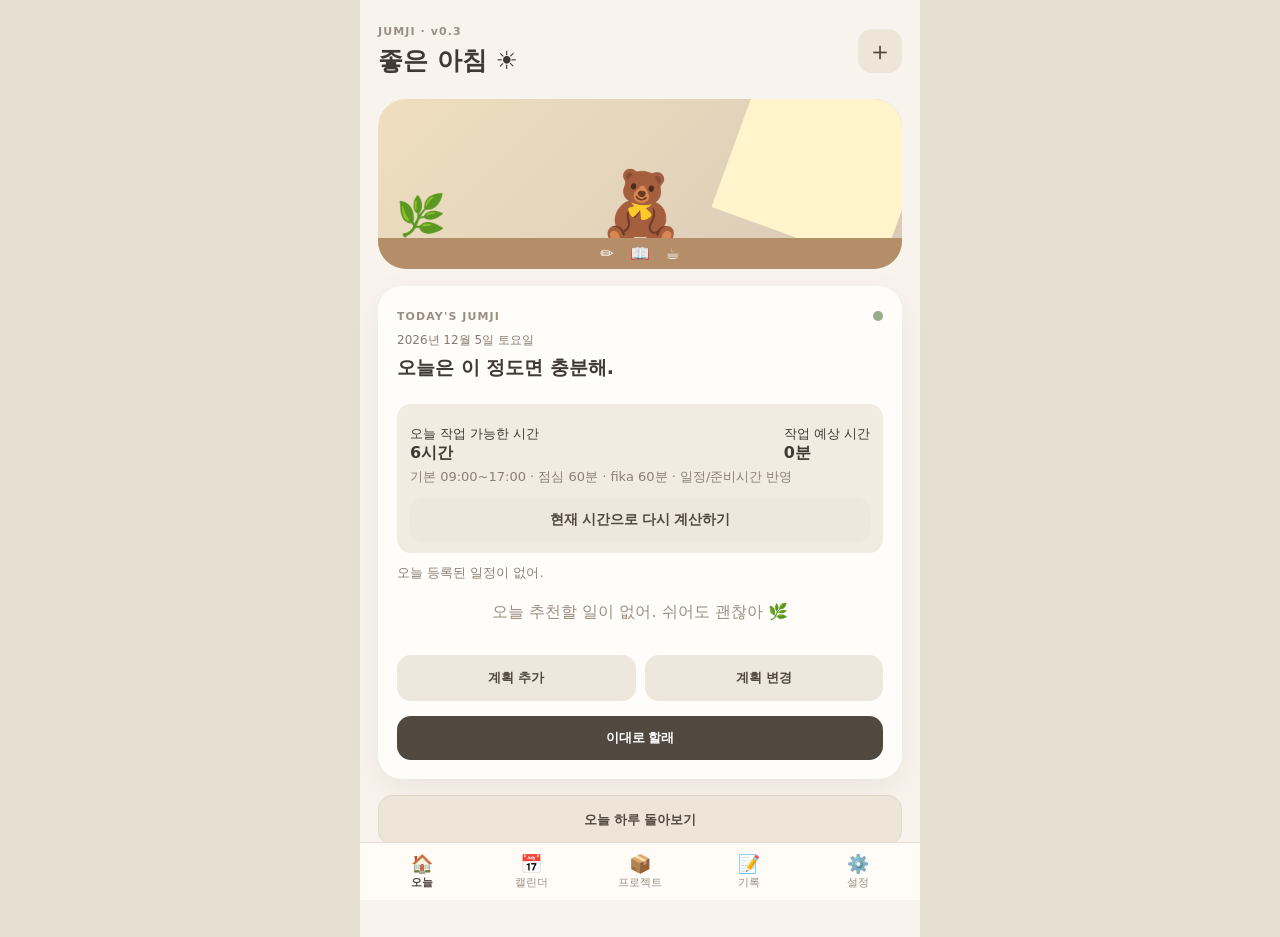
==== index.html @ 4c1147eb "Initial commit" ====
<!doctype html>
<html lang="ko">
<head>
<meta charset="UTF-8">
<meta name="viewport" content="width=device-width,initial-scale=1,viewport-fit=cover">
<meta name="theme-color" content="#f7efe2">
<title>점지 v0.3</title>
<link rel="manifest" href="manifest.json">
<link rel="stylesheet" href="style.css">
</head>
<body>
<main class="app">
<header><div><small>JUMJI · v0.3</small><h1>좋은 아침 ☀️</h1></div><button id="capture" class="round" aria-label="빠른 기록">＋</button></header>
<section class="room"><div class="sun"></div><div class="plant">🌿</div><div id="mascot" class="mascot">🧸</div><div class="desk">✏️　📖　☕</div></section>
<section id="today" class="screen"><div class="card"><div class="head"><div><small>TODAY'S JUMJI</small><div id="todayDate" class="todaydate"></div><h2 id="headline">오늘은 이 정도면 충분해.</h2></div><i></i></div><div id="todaySummary"></div><div id="capacity"></div><div id="events"></div><div id="plan"></div><div id="planToolbar" class="plan-toolbar"><button id="addPlannedTask" class="secondary">계획 추가</button><button id="swap" class="secondary">계획 변경</button></div><div id="eveningSuggestion"></div><div id="todayActions"><button id="accept" class="primary wide">이대로 할래</button><div id="pendingPlanActions"></div></div></div><button id="eveningButton" class="secondary wide evening-entry">오늘 하루 돌아보기</button></section>
<section id="calendar" class="screen hidden"><div class="title"><h2>캘린더</h2><button id="addEvent">＋ 일정</button></div><div class="calendar-note">점지에서 만든 일정과 외부 캘린더 일정은 따로 관리해.</div><div id="eventList"></div></section>
<section id="projects" class="screen hidden"><div class="title"><h2>내 프로젝트</h2><button id="addProject">＋ 프로젝트</button></div><div id="projectList"></div><section class="recurring-section"><div class="title"><h3>반복 작업</h3><button id="addRecurring">＋ 반복 작업</button></div><p class="muted recurring-intro">프로젝트와 별도로 관리할 수 있어. 필요하면 프로젝트 단계에 연결할 수도 있어.</p><div id="recurringList"></div></section></section>
<section id="settings" class="screen hidden"><div class="title"><h2>설정</h2></div><div class="card settings-card"><h3>기본 작업 시간</h3><p class="muted">하루 계획을 계산할 시작 시간과 종료 시간을 설정해.</p><label class="label" for="workStartSetting">작업 시작</label><input class="input" id="workStartSetting" type="time" value="09:00"><label class="label" for="workEndSetting">작업 종료</label><input class="input" id="workEndSetting" type="time" value="17:00"><p id="settingsFeedback" class="settings-feedback" role="status" aria-live="polite"></p><button id="saveWorkHours" class="primary wide">작업 시간 저장</button></div></section>
<section id="captureScreen" class="screen hidden"><div class="title"><h2>빠른 기록</h2></div><textarea id="captureText" placeholder="생각난 걸 그냥 적어봐.\n예: 뾰치 할로윈 배경화면도 만들어야겠다."></textarea><button id="saveCapture" class="primary wide">기억해둘게</button></section>
<section id="records" class="screen hidden"><div class="title"><h2>기록</h2><button id="exportData">데이터 백업</button></div><div id="reviewCalendar"></div><div id="selectedDayReview"></div><hr><h3>빠른 메모</h3><div id="captureList"></div></section>
<section id="evening" class="screen hidden"><div class="title"><h2>오늘 하루 돌아보기</h2><button id="backToToday">오늘</button></div><div id="eveningList"></div></section>
<nav><button data-screen="today" class="active">🏠<span>오늘</span></button><button data-screen="calendar">📅<span>캘린더</span></button><button data-screen="projects">📦<span>프로젝트</span></button><button data-screen="records">📝<span>기록</span></button><button data-screen="settings">⚙️<span>설정</span></button></nav>
<div id="pwaUpdateNotice" class="pwa-update hidden" role="status" aria-live="polite"><span>새 버전을 사용할 수 있어. 지금 적용할까?</span><div><button id="applyPwaUpdate" class="primary small-button">업데이트 적용</button><button id="dismissPwaUpdate" class="secondary small-button">나중에</button></div></div><div id="toast" class="toast hidden"></div><div id="modal" class="modal hidden"><div class="sheet"><div class="sheethead"><h3 id="modalTitle"></h3><button id="close">×</button></div><div id="modalBody"></div></div></div>
</main>
<script src="app.js"></script>
</body>
</html>
---- style.css ----
*{box-sizing:border-box}body{margin:0;background:#e7dfd2;color:#403a35;font-family:system-ui,-apple-system,BlinkMacSystemFont,"Noto Sans KR",sans-serif}.app{width:min(100%,560px);min-height:100vh;margin:auto;background:#f8f4ed;padding:20px 18px 92px;position:relative}header{display:flex;justify-content:space-between;align-items:center}small{font-size:11px;letter-spacing:.1em;color:#9b8e80;font-weight:800}h1{font-size:25px;margin:5px 0}.round,.title button{border:0;background:#eee5d8;border-radius:14px;padding:10px 14px;font-size:17px;color:#51483f}.round{width:44px;height:44px;padding:0;font-size:26px}.room{height:170px;margin:17px 0;border-radius:28px;background:linear-gradient(135deg,#efdfbf,#d9c9b6);position:relative;overflow:hidden}.sun{position:absolute;right:-20px;top:-65px;width:180px;height:210px;background:#fff4cb;transform:rotate(20deg)}.plant{position:absolute;left:18px;bottom:30px;font-size:40px}.mascot{position:absolute;left:50%;bottom:21px;transform:translateX(-50%);font-size:70px;transition:.25s}.mascot.jump{transform:translateX(-50%) translateY(-7px) rotate(-5deg)}.desk{position:absolute;bottom:0;width:100%;height:31px;background:#b48d69;text-align:center;padding-top:6px;color:#fff}.card,.project,.event{background:#fffdf9;border-radius:24px;padding:19px;box-shadow:0 10px 30px #67574318}.head{display:flex;justify-content:space-between}.head h2{font-size:19px;margin:6px 0 14px}.head i{width:10px;height:10px;background:#98ad8c;border-radius:50%;margin-top:6px}.pill{display:inline-block;border:0;background:#f2ece4;border-radius:10px;padding:7px 10px;margin:0 5px 7px 0;font-size:13px;color:#51483f}.eventpill{cursor:pointer}.item{display:flex;gap:10px;padding:14px 0;border-bottom:1px solid #eee7dd}.item b{font-size:14px}.muted{font-size:12px;color:#9b8e80;margin-top:3px}.actions{display:grid;grid-template-columns:1fr 1fr;gap:9px;margin-top:15px}.primary,.secondary,.danger{border:0;border-radius:14px;padding:13px;font-weight:800}.primary{background:#51483f;color:#fff}.primary.confirmed{opacity:.65}.secondary{background:#eee7dd;color:#51483f}.danger{background:#f0dcd6;color:#8b4d43}.wide{width:100%;margin-top:12px}.title{display:flex;justify-content:space-between;align-items:center;margin:4px 0 12px}.title h2{margin:0}.project,.event{margin:9px 0;padding:16px;border-radius:18px}.projectbtn,.eventbtn{width:100%;border:0;text-align:left;color:inherit}.projecttop,.eventtop{display:flex;justify-content:space-between;gap:10px}.risk{font-size:11px;background:#e7f0e3;border-radius:8px;padding:5px 7px;height:max-content}.risk.yellow{background:#f4e9c8}.risk.red{background:#efd5cf}.bar{height:7px;background:#eee8df;border-radius:9px;margin-top:12px;overflow:hidden}.bar i{display:block;height:100%;background:#8ea681}.detail{font-size:12px;color:#918477;margin-top:7px}.hidden{display:none!important}nav{position:fixed;bottom:0;left:50%;transform:translateX(-50%);width:min(100%,560px);display:grid;grid-template-columns:repeat(3,1fr);background:#fffdf9e8;backdrop-filter:blur(10px);padding:9px 8px calc(9px + env(safe-area-inset-bottom));border-top:1px solid #e8e0d7;z-index:5}nav button{border:0;background:none;color:#9b8e80;display:flex;flex-direction:column;align-items:center;font-size:18px}nav span{font-size:11px}nav .active{color:#51483f;font-weight:800}textarea,.input{width:100%;border:1px solid #ddd3c7;border-radius:14px;background:#fffdf9;padding:13px;font:inherit}textarea{height:150px;resize:none}.modal{position:fixed;inset:0;background:#3f383266;z-index:10;display:flex;align-items:flex-end;justify-content:center}.sheet{width:min(100%,560px);max-height:85vh;overflow:auto;background:#fffdf9;border-radius:28px 28px 0 0;padding:19px}.sheethead{display:flex;justify-content:space-between;align-items:center}.sheethead h3{margin:0 0 12px}.sheethead button{border:0;background:none;font-size:28px;color:#887b6f}.choice{width:100%;border:0;background:#f1ebe2;border-radius:13px;padding:13px;margin:5px 0;text-align:left}.swapblock{border-top:1px solid #eee7dd;padding:13px 0}.swapfrom{font-weight:800;margin-bottom:7px}.arrow{color:#a09386;font-size:12px;margin-bottom:4px}.choices{display:flex;flex-wrap:wrap;gap:6px}.choice.small{width:auto;margin:0;padding:9px 11px;font-size:13px}.label{font-size:12px;color:#887b6d;font-weight:800;margin:10px 0 4px;display:block}.input{margin-bottom:5px;min-height:46px}.input[type=time],.input[type=date]{cursor:pointer}.calendar-note{font-size:12px;color:#9b8e80;margin:-3px 0 10px}.externalhint{background:#f4eee6;padding:10px;border-radius:12px}.task{align-items:center}.check{width:26px;height:26px;border:2px solid #c9beb1;border-radius:8px;background:#fff;flex:none;color:#fff;font-weight:900}.check.checked{background:#8ea681;border-color:#8ea681}.taskmain{min-width:0;flex:1}.taskline{display:flex;justify-content:space-between;gap:8px}.taskline span{font-size:11px;color:#9b8e80;white-space:nowrap}.progressrow{display:flex;align-items:center;gap:7px;margin-top:7px}.progressrow input[type=range]{flex:1;accent-color:#8ea681}.percent{width:48px;padding:5px!important;min-height:32px!important;text-align:center;font-size:12px}.done b{text-decoration:line-through;color:#9b8e80}.emptyplan{padding:20px 0;color:#9b8e80;text-align:center}.temprecommend{grid-column:1/-1}.eventbtn{cursor:pointer}.eventbtn:active,.projectbtn:active,.eventpill:active{transform:scale(.99)}
 .todaydate{font-size:12px;color:#887b6d;margin-top:8px}.source{font-size:11px;color:#887b6d}.check.pop{animation:pop .4s ease-out}@keyframes pop{0%{transform:scale(1)}45%{transform:scale(1.2) rotate(-5deg)}100%{transform:scale(1)}}.capacity-card,.evening-suggestion{background:#f1ebe2;border-radius:14px;padding:11px 13px;margin:9px 0;font-size:13px}.capacity-card b{font-size:16px}.capacity-card .muted{display:block}.evening-suggestion .small-button{margin:10px 5px 0 0}.stage-row{display:grid;grid-template-columns:minmax(120px,1fr) 78px 105px 105px 42px;gap:6px;align-items:end;margin:10px 0}.stage-row label{font-size:11px;color:#887b6d;font-weight:700}.stage-row .input{min-width:0;padding:9px 6px;font-size:12px;margin-top:4px}.stage-number{text-align:center}.change-preview{border-top:1px solid #eee7dd;margin-top:14px;padding-top:14px}
nav{grid-template-columns:repeat(5,minmax(0,1fr))}nav button{min-width:0;white-space:nowrap;font-size:clamp(13px,3.6vw,18px)}nav span{white-space:nowrap;font-size:clamp(10px,2.8vw,11px)}
 .settings-card h3{margin:0}.settings-card .muted{margin:5px 0 14px}.settings-card .input[type=time]{min-height:52px;font-size:18px}.settings-feedback{min-height:18px;margin:4px 0;color:#8b4d43;font-size:13px}
 .work-start-setting{display:flex;align-items:center;gap:8px;font-size:12px;font-weight:700}.work-start-setting .time-input{margin-left:auto}.capacity-metrics{display:flex;flex-wrap:wrap;justify-content:space-between;gap:8px;margin:10px 0 4px;font-size:13px}.capacity-metrics b{display:block;font-size:16px}.recalculate-button{font-size:14px}#todayActions>.primary{margin-top:15px}#todayActions>.secondary{padding:9px 12px;font-size:13px}
 .plan-time-input{width:58px;min-height:32px;padding:5px;text-align:center;font-size:12px}.plan-task-actions{display:flex;align-items:center;gap:7px;margin-top:9px}.plan-task-actions .small-button{min-height:38px;padding:8px 11px;background:#f1ebe2;color:#51483f}.plan-task-actions .danger{margin-left:auto;background:#f5e7e2;color:#8b4d43}.plan-task-actions button:disabled{opacity:.4}.plan-task-actions button:focus-visible{outline:2px solid #8ea681;outline-offset:2px}
 .plan-toolbar{display:grid;grid-template-columns:1fr 1fr;gap:9px;margin-top:12px}.plan-toolbar button{min-width:0;min-height:46px;margin:0;padding:10px 8px}.plan-task-actions .plan-remove{flex:none;width:42px;height:42px;min-height:42px;padding:0;border-radius:12px;font-size:24px;line-height:1}.evening-entry{min-height:50px;margin-top:16px;border:1px solid #e2d7c9;background:#eee5d8}.evening-item label{display:block;margin-top:8px}.evening-item label input{margin-top:4px}
 .todaydate{font-size:12px;color:#887b6d;margin-top:8px}.source{font-size:11px;color:#887b6d}.time-row{font-size:12px;color:#887b6d;margin-top:7px}.time-input{width:64px;border:1px solid #ddd3c7;border-radius:8px;padding:5px;background:#fffdf9}.toast{position:fixed;left:50%;bottom:84px;transform:translateX(-50%);width:max-content;max-width:calc(100% - 32px);z-index:20;background:#51483f;color:#fff;padding:11px 15px;border-radius:14px;font-size:13px;box-shadow:0 8px 24px #3f383244}.pwa-update{position:fixed;left:50%;bottom:82px;transform:translateX(-50%);z-index:19;width:min(520px,calc(100% - 24px));display:flex;align-items:center;justify-content:space-between;gap:10px;padding:12px;background:#fffdf9;border:1px solid #d8cbbb;border-radius:16px;box-shadow:0 8px 28px #3f383233;font-size:13px}.pwa-update>div{display:flex;gap:6px;flex:none}.pwa-update button{min-height:40px;padding:9px!important}.pwa-update .primary{margin:0;background:#51483f;color:#fff}.pwa-update .secondary{margin:0}@media(max-width:420px){.pwa-update{align-items:flex-start;flex-direction:column}.pwa-update>div{width:100%}.pwa-update>div button{flex:1}}.capture-card,.evening-item{background:#fffdf9;border-radius:18px;padding:15px;margin:9px 0;box-shadow:0 8px 22px #67574314}.capture-card{position:relative;padding-right:62px}.small-button{border:0;border-radius:9px;padding:6px 9px;font-size:12px}.capture-card .small-button{position:absolute;right:12px;top:32px}.small-textarea{height:80px;resize:vertical}.deadline-choice{font-size:13px;color:#6f645a;display:block;margin:4px 0 6px}.stage-row{display:grid;grid-template-columns:minmax(100px,1fr) 54px 64px 64px 42px;gap:5px;align-items:center;margin:7px 0}.stage-row .input{min-width:0;padding:9px 6px;font-size:12px}.stage-number{text-align:center}.evening-note{background:#f1ebe2;border-radius:14px;padding:13px;font-size:13px;color:#6f645a;margin-bottom:10px}.evening-item.done b{text-decoration:line-through;color:#9b8e80}.evening-item .input{margin-top:8px}.change-preview{border-top:1px solid #eee7dd;margin-top:14px;padding-top:14px}
 .calendar-grid{display:grid;grid-template-columns:repeat(7,1fr);gap:5px;margin:10px 0 18px}.calendar-weekday{font-size:11px;text-align:center;color:#8d8175}.calendar-day{border:0;border-radius:10px;background:#fff8ef;min-height:34px;color:#57483d}.calendar-day.selected{background:#8b6f5a;color:#fff}.calendar-day.has-review{box-shadow:inset 0 -3px #d79b72}.calendar-month{font-weight:700;text-align:center;margin-top:10px}.history-item,.review-event{padding:10px;border-radius:12px;background:#fffaf3;margin:6px 0}.review-event{display:flex;justify-content:space-between}.day-summary{padding:12px 14px;border-radius:14px;background:#f4eadc;margin:10px 0}.small-button{width:auto!important;padding:8px 12px!important}.percent{width:50px;text-align:right}.progressrow{display:flex;align-items:center;gap:6px}.progressrow input[type=range]{flex:1}.review-question{margin-top:18px;padding-top:10px;border-top:1px solid #eadfD1}.review-followup{margin-top:18px}.celebrate{padding:14px;border-radius:14px;background:#fff0c9;text-align:center;font-weight:700}.muted{color:#8d8175;font-size:13px}
 .project-sort-label{display:block;margin:8px 0 4px;color:#887b6d;font-size:12px;font-weight:800}.project-sort{margin-bottom:10px}.project-card{display:flex;align-items:center;gap:8px}.project-card .projectbtn{flex:1;min-width:0;padding:0;background:transparent}.project-order-actions,.stage-order-actions{display:flex;gap:5px;flex:none}.project-order-actions{flex-direction:column}.stage-order-actions .small-button,.project-order-actions .small-button{min-width:40px;min-height:40px;padding:6px!important;border-radius:11px}.project-order-actions button:disabled,.stage-order-actions button:disabled{opacity:.35}.completed-projects{margin:18px 0 8px;padding:13px 15px;border-radius:17px;background:#f0eae1}.completed-projects summary{cursor:pointer;font-weight:800;color:#71665c}.completed-projects .project{box-shadow:none}.stage-row{grid-template-columns:minmax(0,1fr) 68px 85px 85px;}.stage-order-actions{grid-column:1/-1;justify-content:flex-end}.stage-order-actions .small-button{margin-top:0}@media(max-width:390px){.stage-row{grid-template-columns:minmax(0,1fr) 64px 78px 78px;gap:4px}.stage-order-actions .small-button{min-width:42px}}
 .stage-progress-label{margin-top:4px}.recurring-section{margin:22px 0 8px;padding-top:16px;border-top:1px solid #e9dfd3}.recurring-section .title{margin:0 0 10px}.recurring-section .title h3{margin:0}.recurring-intro{margin:-4px 2px 10px}.recurring-card{display:flex;align-items:flex-start;gap:8px;background:#fffdf9;border-radius:15px;padding:13px;margin:8px 0;box-shadow:0 6px 20px #67574312}.recurring-card-main{width:100%;min-width:0;overflow-wrap:anywhere}.recurring-card-heading{display:flex;align-items:flex-start;justify-content:space-between;gap:8px}.recurring-card-heading>div:first-child{min-width:0}.recurring-actions{display:flex;gap:5px;flex:none}.recurring-actions button{min-height:40px;padding:8px!important}.recurring-history{margin-top:12px;padding-top:10px;border-top:1px solid #eee7dd}.recurring-history> b{font-size:12px;color:#71665c}.recurring-history ul{list-style:none;margin:5px 0 0;padding:0}.recurring-history li{display:flex;align-items:center;gap:8px;min-height:38px;border-bottom:1px solid #f1ece5;font-size:12px}.recurring-history li time{flex:1;min-width:0;color:#71665c}.recurring-status{display:flex;align-items:center;gap:4px;min-width:56px}.history-dot{width:10px;height:10px;border-radius:50%;display:inline-block;flex:none}.history-dot.is-done{background:#829c76}.history-dot.is-undone{background:#c8bdb0}.recurring-record-detail{color:#978b7e;font-variant-numeric:tabular-nums;white-space:nowrap}.recurring-history-actions{display:flex;gap:8px;margin-top:8px}.recurring-history-actions button{min-height:40px;min-width:88px}.recurring-history-empty{font-size:12px;color:#9b8e80;margin-top:10px}.recurring-section .event{box-shadow:none}@media(max-width:390px){.recurring-card-heading{align-items:flex-start;flex-direction:column}.recurring-actions{width:100%;justify-content:flex-end}.recurring-history li{gap:6px}.recurring-record-detail{font-size:11px}}
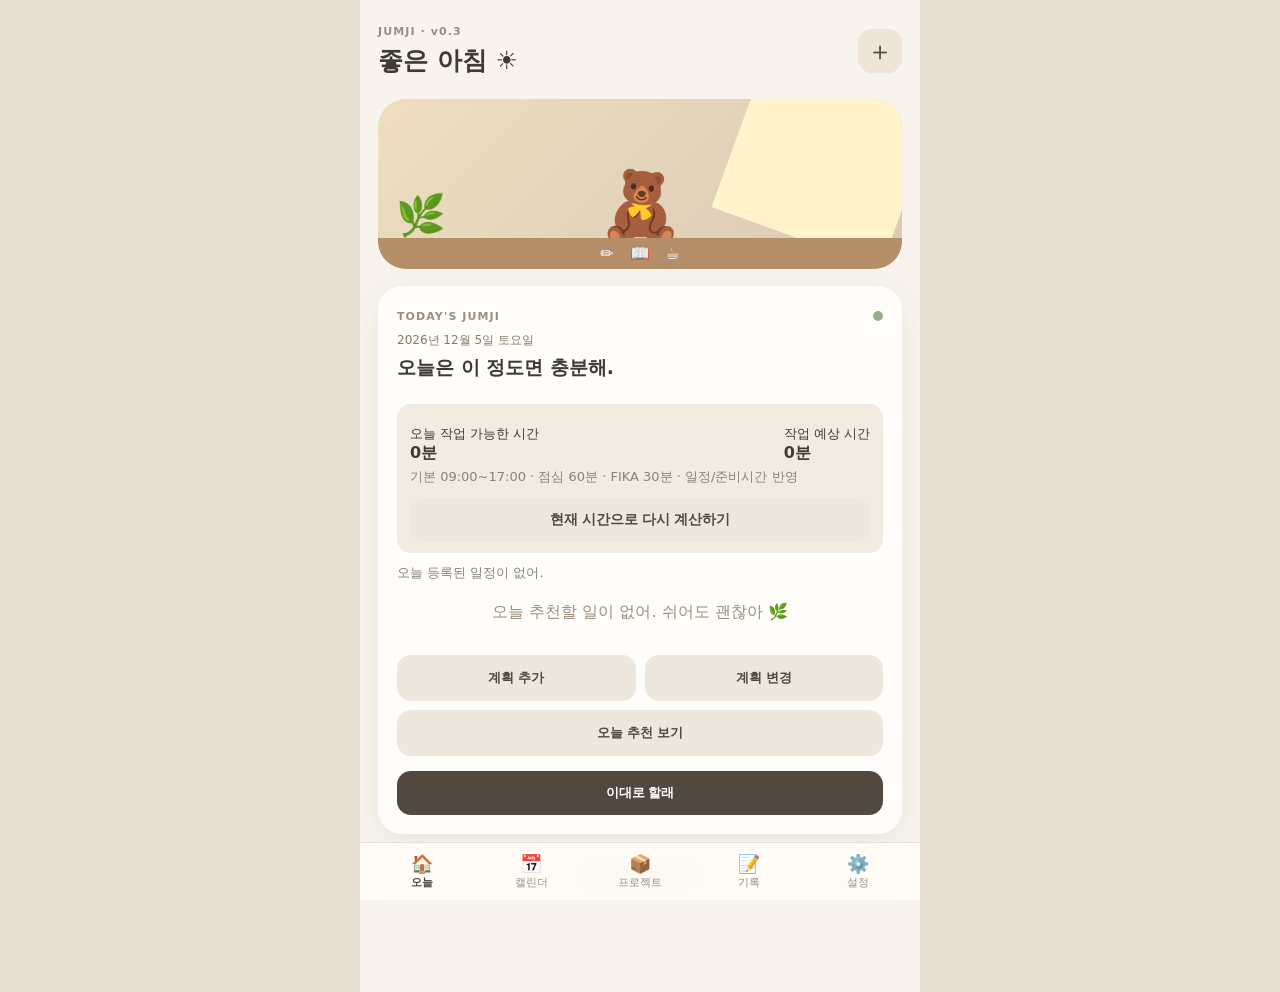
==== commit 2a0d326b: "통합 동작 및 우선순위 작업" ====
--- a/index.html
+++ b/index.html
@@ -12,16 +12,16 @@
 <main class="app">
 <header><div><small>JUMJI · v0.3</small><h1>좋은 아침 ☀️</h1></div><button id="capture" class="round" aria-label="빠른 기록">＋</button></header>
 <section class="room"><div class="sun"></div><div class="plant">🌿</div><div id="mascot" class="mascot">🧸</div><div class="desk">✏️　📖　☕</div></section>
-<section id="today" class="screen"><div class="card"><div class="head"><div><small>TODAY'S JUMJI</small><div id="todayDate" class="todaydate"></div><h2 id="headline">오늘은 이 정도면 충분해.</h2></div><i></i></div><div id="todaySummary"></div><div id="capacity"></div><div id="events"></div><div id="plan"></div><div id="planToolbar" class="plan-toolbar"><button id="addPlannedTask" class="secondary">계획 추가</button><button id="swap" class="secondary">계획 변경</button></div><div id="eveningSuggestion"></div><div id="todayActions"><button id="accept" class="primary wide">이대로 할래</button><div id="pendingPlanActions"></div></div></div><button id="eveningButton" class="secondary wide evening-entry">오늘 하루 돌아보기</button></section>
+<section id="today" class="screen"><div class="card"><div class="head"><div><small>TODAY'S JUMJI</small><div id="todayDate" class="todaydate"></div><h2 id="headline">오늘은 이 정도면 충분해.</h2></div><i></i></div><div id="todaySummary"></div><div id="capacity"></div><div id="events"></div><div id="plan"></div><div id="planToolbar" class="plan-toolbar"><button id="addPlannedTask" class="secondary">계획 추가</button><button id="swap" class="secondary">계획 변경</button><button id="recommendPlan" class="secondary">오늘 추천 보기</button></div><div id="eveningSuggestion"></div><div id="todayActions"><button id="accept" class="primary wide">이대로 할래</button><div id="pendingPlanActions"></div></div></div><button id="eveningButton" class="secondary wide evening-entry">오늘 하루 돌아보기</button></section>
 <section id="calendar" class="screen hidden"><div class="title"><h2>캘린더</h2><button id="addEvent">＋ 일정</button></div><div class="calendar-note">점지에서 만든 일정과 외부 캘린더 일정은 따로 관리해.</div><div id="eventList"></div></section>
 <section id="projects" class="screen hidden"><div class="title"><h2>내 프로젝트</h2><button id="addProject">＋ 프로젝트</button></div><div id="projectList"></div><section class="recurring-section"><div class="title"><h3>반복 작업</h3><button id="addRecurring">＋ 반복 작업</button></div><p class="muted recurring-intro">프로젝트와 별도로 관리할 수 있어. 필요하면 프로젝트 단계에 연결할 수도 있어.</p><div id="recurringList"></div></section></section>
-<section id="settings" class="screen hidden"><div class="title"><h2>설정</h2></div><div class="card settings-card"><h3>기본 작업 시간</h3><p class="muted">하루 계획을 계산할 시작 시간과 종료 시간을 설정해.</p><label class="label" for="workStartSetting">작업 시작</label><input class="input" id="workStartSetting" type="time" value="09:00"><label class="label" for="workEndSetting">작업 종료</label><input class="input" id="workEndSetting" type="time" value="17:00"><p id="settingsFeedback" class="settings-feedback" role="status" aria-live="polite"></p><button id="saveWorkHours" class="primary wide">작업 시간 저장</button></div></section>
+<section id="settings" class="screen hidden"><div class="title"><h2>설정</h2></div><div class="card settings-card"><h3>기본 작업 시간</h3><p class="muted">하루 계획을 계산할 시작 시간과 종료 시간을 설정해.</p><label class="label" for="workStartSetting">작업 시작</label><input class="input" id="workStartSetting" type="time" value="09:00"><label class="label" for="workEndSetting">작업 종료</label><input class="input" id="workEndSetting" type="time" value="17:00"><h3>작업 가능 요일</h3><div class="workday-picker" aria-label="작업 가능 요일"><button type="button" data-workday="1">월</button><button type="button" data-workday="2">화</button><button type="button" data-workday="3">수</button><button type="button" data-workday="4">목</button><button type="button" data-workday="5">금</button><button type="button" data-workday="6">토</button><button type="button" data-workday="0">일</button></div><h3>점심 시간</h3><label class="settings-toggle"><input id="lunchEnabled" type="checkbox"><span>사용 여부</span></label><label class="label" for="lunchDuration">시간</label><select class="input duration-input" id="lunchDuration" aria-label="점심 시간"><option value="5">5분</option><option value="10">10분</option><option value="15">15분</option><option value="20">20분</option><option value="25">25분</option><option value="30">30분</option><option value="35">35분</option><option value="40">40분</option><option value="45">45분</option><option value="50">50분</option><option value="55">55분</option><option value="60">60분</option><option value="65">65분</option><option value="70">70분</option><option value="75">75분</option><option value="80">80분</option><option value="85">85분</option><option value="90">90분</option><option value="95">95분</option><option value="100">100분</option><option value="105">105분</option><option value="110">110분</option><option value="115">115분</option><option value="120">120분</option><option value="125">125분</option><option value="130">130분</option><option value="135">135분</option><option value="140">140분</option><option value="145">145분</option><option value="150">150분</option><option value="155">155분</option><option value="160">160분</option><option value="165">165분</option><option value="170">170분</option><option value="175">175분</option><option value="180">180분</option></select><h3>FIKA</h3><label class="settings-toggle"><input id="fikaEnabled" type="checkbox"><span>사용 여부</span></label><label class="label" for="fikaDuration">시간</label><select class="input duration-input" id="fikaDuration" aria-label="FIKA 시간"><option value="5">5분</option><option value="10">10분</option><option value="15">15분</option><option value="20">20분</option><option value="25">25분</option><option value="30">30분</option><option value="35">35분</option><option value="40">40분</option><option value="45">45분</option><option value="50">50분</option><option value="55">55분</option><option value="60">60분</option><option value="65">65분</option><option value="70">70분</option><option value="75">75분</option><option value="80">80분</option><option value="85">85분</option><option value="90">90분</option><option value="95">95분</option><option value="100">100분</option><option value="105">105분</option><option value="110">110분</option><option value="115">115분</option><option value="120">120분</option><option value="125">125분</option><option value="130">130분</option><option value="135">135분</option><option value="140">140분</option><option value="145">145분</option><option value="150">150분</option><option value="155">155분</option><option value="160">160분</option><option value="165">165분</option><option value="170">170분</option><option value="175">175분</option><option value="180">180분</option></select><p id="settingsFeedback" class="settings-feedback" role="status" aria-live="polite"></p><button id="saveWorkHours" class="primary wide">설정 저장</button></div></section>
 <section id="captureScreen" class="screen hidden"><div class="title"><h2>빠른 기록</h2></div><textarea id="captureText" placeholder="생각난 걸 그냥 적어봐.\n예: 뾰치 할로윈 배경화면도 만들어야겠다."></textarea><button id="saveCapture" class="primary wide">기억해둘게</button></section>
-<section id="records" class="screen hidden"><div class="title"><h2>기록</h2><button id="exportData">데이터 백업</button></div><div id="reviewCalendar"></div><div id="selectedDayReview"></div><hr><h3>빠른 메모</h3><div id="captureList"></div></section>
+<section id="records" class="screen hidden"><div class="title"><h2>기록</h2><div class="record-actions"><button id="exportData">데이터 백업</button><button id="importData">데이터 가져오기</button><button id="downloadImportBackup" class="hidden">가져오기 전 백업 다운로드</button><button id="restoreImportBackup" class="hidden">복구 백업 복원</button></div></div><input id="importFileInput" type="file" accept="application/json,.json" hidden><div id="reviewCalendar"></div><div id="selectedDayReview"></div><hr><h3>빠른 메모</h3><div id="captureList"></div></section>
 <section id="evening" class="screen hidden"><div class="title"><h2>오늘 하루 돌아보기</h2><button id="backToToday">오늘</button></div><div id="eveningList"></div></section>
 <nav><button data-screen="today" class="active">🏠<span>오늘</span></button><button data-screen="calendar">📅<span>캘린더</span></button><button data-screen="projects">📦<span>프로젝트</span></button><button data-screen="records">📝<span>기록</span></button><button data-screen="settings">⚙️<span>설정</span></button></nav>
 <div id="pwaUpdateNotice" class="pwa-update hidden" role="status" aria-live="polite"><span>새 버전을 사용할 수 있어. 지금 적용할까?</span><div><button id="applyPwaUpdate" class="primary small-button">업데이트 적용</button><button id="dismissPwaUpdate" class="secondary small-button">나중에</button></div></div><div id="toast" class="toast hidden"></div><div id="modal" class="modal hidden"><div class="sheet"><div class="sheethead"><h3 id="modalTitle"></h3><button id="close">×</button></div><div id="modalBody"></div></div></div>
 </main>
-<script src="app.js"></script>
+<script src="import-data.js?v=30"></script><script src="planner-engine.js?v=30"></script><script src="app.js?v=30"></script>
 </body>
 </html>
--- a/style.css
+++ b/style.css
@@ -1,11 +1,11 @@
 *{box-sizing:border-box}body{margin:0;background:#e7dfd2;color:#403a35;font-family:system-ui,-apple-system,BlinkMacSystemFont,"Noto Sans KR",sans-serif}.app{width:min(100%,560px);min-height:100vh;margin:auto;background:#f8f4ed;padding:20px 18px 92px;position:relative}header{display:flex;justify-content:space-between;align-items:center}small{font-size:11px;letter-spacing:.1em;color:#9b8e80;font-weight:800}h1{font-size:25px;margin:5px 0}.round,.title button{border:0;background:#eee5d8;border-radius:14px;padding:10px 14px;font-size:17px;color:#51483f}.round{width:44px;height:44px;padding:0;font-size:26px}.room{height:170px;margin:17px 0;border-radius:28px;background:linear-gradient(135deg,#efdfbf,#d9c9b6);position:relative;overflow:hidden}.sun{position:absolute;right:-20px;top:-65px;width:180px;height:210px;background:#fff4cb;transform:rotate(20deg)}.plant{position:absolute;left:18px;bottom:30px;font-size:40px}.mascot{position:absolute;left:50%;bottom:21px;transform:translateX(-50%);font-size:70px;transition:.25s}.mascot.jump{transform:translateX(-50%) translateY(-7px) rotate(-5deg)}.desk{position:absolute;bottom:0;width:100%;height:31px;background:#b48d69;text-align:center;padding-top:6px;color:#fff}.card,.project,.event{background:#fffdf9;border-radius:24px;padding:19px;box-shadow:0 10px 30px #67574318}.head{display:flex;justify-content:space-between}.head h2{font-size:19px;margin:6px 0 14px}.head i{width:10px;height:10px;background:#98ad8c;border-radius:50%;margin-top:6px}.pill{display:inline-block;border:0;background:#f2ece4;border-radius:10px;padding:7px 10px;margin:0 5px 7px 0;font-size:13px;color:#51483f}.eventpill{cursor:pointer}.item{display:flex;gap:10px;padding:14px 0;border-bottom:1px solid #eee7dd}.item b{font-size:14px}.muted{font-size:12px;color:#9b8e80;margin-top:3px}.actions{display:grid;grid-template-columns:1fr 1fr;gap:9px;margin-top:15px}.primary,.secondary,.danger{border:0;border-radius:14px;padding:13px;font-weight:800}.primary{background:#51483f;color:#fff}.primary.confirmed{opacity:.65}.secondary{background:#eee7dd;color:#51483f}.danger{background:#f0dcd6;color:#8b4d43}.wide{width:100%;margin-top:12px}.title{display:flex;justify-content:space-between;align-items:center;margin:4px 0 12px}.title h2{margin:0}.project,.event{margin:9px 0;padding:16px;border-radius:18px}.projectbtn,.eventbtn{width:100%;border:0;text-align:left;color:inherit}.projecttop,.eventtop{display:flex;justify-content:space-between;gap:10px}.risk{font-size:11px;background:#e7f0e3;border-radius:8px;padding:5px 7px;height:max-content}.risk.yellow{background:#f4e9c8}.risk.red{background:#efd5cf}.bar{height:7px;background:#eee8df;border-radius:9px;margin-top:12px;overflow:hidden}.bar i{display:block;height:100%;background:#8ea681}.detail{font-size:12px;color:#918477;margin-top:7px}.hidden{display:none!important}nav{position:fixed;bottom:0;left:50%;transform:translateX(-50%);width:min(100%,560px);display:grid;grid-template-columns:repeat(3,1fr);background:#fffdf9e8;backdrop-filter:blur(10px);padding:9px 8px calc(9px + env(safe-area-inset-bottom));border-top:1px solid #e8e0d7;z-index:5}nav button{border:0;background:none;color:#9b8e80;display:flex;flex-direction:column;align-items:center;font-size:18px}nav span{font-size:11px}nav .active{color:#51483f;font-weight:800}textarea,.input{width:100%;border:1px solid #ddd3c7;border-radius:14px;background:#fffdf9;padding:13px;font:inherit}textarea{height:150px;resize:none}.modal{position:fixed;inset:0;background:#3f383266;z-index:10;display:flex;align-items:flex-end;justify-content:center}.sheet{width:min(100%,560px);max-height:85vh;overflow:auto;background:#fffdf9;border-radius:28px 28px 0 0;padding:19px}.sheethead{display:flex;justify-content:space-between;align-items:center}.sheethead h3{margin:0 0 12px}.sheethead button{border:0;background:none;font-size:28px;color:#887b6f}.choice{width:100%;border:0;background:#f1ebe2;border-radius:13px;padding:13px;margin:5px 0;text-align:left}.swapblock{border-top:1px solid #eee7dd;padding:13px 0}.swapfrom{font-weight:800;margin-bottom:7px}.arrow{color:#a09386;font-size:12px;margin-bottom:4px}.choices{display:flex;flex-wrap:wrap;gap:6px}.choice.small{width:auto;margin:0;padding:9px 11px;font-size:13px}.label{font-size:12px;color:#887b6d;font-weight:800;margin:10px 0 4px;display:block}.input{margin-bottom:5px;min-height:46px}.input[type=time],.input[type=date]{cursor:pointer}.calendar-note{font-size:12px;color:#9b8e80;margin:-3px 0 10px}.externalhint{background:#f4eee6;padding:10px;border-radius:12px}.task{align-items:center}.check{width:26px;height:26px;border:2px solid #c9beb1;border-radius:8px;background:#fff;flex:none;color:#fff;font-weight:900}.check.checked{background:#8ea681;border-color:#8ea681}.taskmain{min-width:0;flex:1}.taskline{display:flex;justify-content:space-between;gap:8px}.taskline span{font-size:11px;color:#9b8e80;white-space:nowrap}.progressrow{display:flex;align-items:center;gap:7px;margin-top:7px}.progressrow input[type=range]{flex:1;accent-color:#8ea681}.percent{width:48px;padding:5px!important;min-height:32px!important;text-align:center;font-size:12px}.done b{text-decoration:line-through;color:#9b8e80}.emptyplan{padding:20px 0;color:#9b8e80;text-align:center}.temprecommend{grid-column:1/-1}.eventbtn{cursor:pointer}.eventbtn:active,.projectbtn:active,.eventpill:active{transform:scale(.99)}
  .todaydate{font-size:12px;color:#887b6d;margin-top:8px}.source{font-size:11px;color:#887b6d}.check.pop{animation:pop .4s ease-out}@keyframes pop{0%{transform:scale(1)}45%{transform:scale(1.2) rotate(-5deg)}100%{transform:scale(1)}}.capacity-card,.evening-suggestion{background:#f1ebe2;border-radius:14px;padding:11px 13px;margin:9px 0;font-size:13px}.capacity-card b{font-size:16px}.capacity-card .muted{display:block}.evening-suggestion .small-button{margin:10px 5px 0 0}.stage-row{display:grid;grid-template-columns:minmax(120px,1fr) 78px 105px 105px 42px;gap:6px;align-items:end;margin:10px 0}.stage-row label{font-size:11px;color:#887b6d;font-weight:700}.stage-row .input{min-width:0;padding:9px 6px;font-size:12px;margin-top:4px}.stage-number{text-align:center}.change-preview{border-top:1px solid #eee7dd;margin-top:14px;padding-top:14px}
 nav{grid-template-columns:repeat(5,minmax(0,1fr))}nav button{min-width:0;white-space:nowrap;font-size:clamp(13px,3.6vw,18px)}nav span{white-space:nowrap;font-size:clamp(10px,2.8vw,11px)}
- .settings-card h3{margin:0}.settings-card .muted{margin:5px 0 14px}.settings-card .input[type=time]{min-height:52px;font-size:18px}.settings-feedback{min-height:18px;margin:4px 0;color:#8b4d43;font-size:13px}
+ .settings-card h3{margin:15px 0 5px}.settings-card .muted{margin:5px 0 14px}.record-actions{display:flex;gap:8px;flex-wrap:wrap;justify-content:flex-end}.record-actions button{min-height:42px;padding:8px 11px;border:0;border-radius:11px;background:#eee5d8;color:#51483f;font-size:12px;font-weight:800}.record-actions button:first-child{background:#51483f;color:#fff}.settings-card .input[type=time]{min-height:52px;font-size:18px}.workday-picker{display:grid;grid-template-columns:repeat(7,minmax(0,1fr));gap:5px;margin:8px 0 3px}.workday-picker button{min-width:0;min-height:42px;padding:5px;border:1px solid #ddd3c7;border-radius:10px;background:#fffdf9;color:#51483f;font-size:12px;font-weight:800}.workday-picker button.selected{background:#51483f;color:#fff;border-color:#51483f}.settings-toggle{display:flex;align-items:center;gap:8px;min-height:42px;margin:6px 0 4px;font-size:13px;font-weight:700}.settings-toggle input{width:17px;height:17px;accent-color:#51483f}.duration-input{width:100%;max-width:180px;min-height:46px;padding:9px 12px;font-size:15px;appearance:auto}.duration-input:disabled{opacity:.5}.settings-feedback{min-height:18px;margin:4px 0;color:#8b4d43;font-size:13px}
  .work-start-setting{display:flex;align-items:center;gap:8px;font-size:12px;font-weight:700}.work-start-setting .time-input{margin-left:auto}.capacity-metrics{display:flex;flex-wrap:wrap;justify-content:space-between;gap:8px;margin:10px 0 4px;font-size:13px}.capacity-metrics b{display:block;font-size:16px}.recalculate-button{font-size:14px}#todayActions>.primary{margin-top:15px}#todayActions>.secondary{padding:9px 12px;font-size:13px}
  .plan-time-input{width:58px;min-height:32px;padding:5px;text-align:center;font-size:12px}.plan-task-actions{display:flex;align-items:center;gap:7px;margin-top:9px}.plan-task-actions .small-button{min-height:38px;padding:8px 11px;background:#f1ebe2;color:#51483f}.plan-task-actions .danger{margin-left:auto;background:#f5e7e2;color:#8b4d43}.plan-task-actions button:disabled{opacity:.4}.plan-task-actions button:focus-visible{outline:2px solid #8ea681;outline-offset:2px}
- .plan-toolbar{display:grid;grid-template-columns:1fr 1fr;gap:9px;margin-top:12px}.plan-toolbar button{min-width:0;min-height:46px;margin:0;padding:10px 8px}.plan-task-actions .plan-remove{flex:none;width:42px;height:42px;min-height:42px;padding:0;border-radius:12px;font-size:24px;line-height:1}.evening-entry{min-height:50px;margin-top:16px;border:1px solid #e2d7c9;background:#eee5d8}.evening-item label{display:block;margin-top:8px}.evening-item label input{margin-top:4px}
- .todaydate{font-size:12px;color:#887b6d;margin-top:8px}.source{font-size:11px;color:#887b6d}.time-row{font-size:12px;color:#887b6d;margin-top:7px}.time-input{width:64px;border:1px solid #ddd3c7;border-radius:8px;padding:5px;background:#fffdf9}.toast{position:fixed;left:50%;bottom:84px;transform:translateX(-50%);width:max-content;max-width:calc(100% - 32px);z-index:20;background:#51483f;color:#fff;padding:11px 15px;border-radius:14px;font-size:13px;box-shadow:0 8px 24px #3f383244}.pwa-update{position:fixed;left:50%;bottom:82px;transform:translateX(-50%);z-index:19;width:min(520px,calc(100% - 24px));display:flex;align-items:center;justify-content:space-between;gap:10px;padding:12px;background:#fffdf9;border:1px solid #d8cbbb;border-radius:16px;box-shadow:0 8px 28px #3f383233;font-size:13px}.pwa-update>div{display:flex;gap:6px;flex:none}.pwa-update button{min-height:40px;padding:9px!important}.pwa-update .primary{margin:0;background:#51483f;color:#fff}.pwa-update .secondary{margin:0}@media(max-width:420px){.pwa-update{align-items:flex-start;flex-direction:column}.pwa-update>div{width:100%}.pwa-update>div button{flex:1}}.capture-card,.evening-item{background:#fffdf9;border-radius:18px;padding:15px;margin:9px 0;box-shadow:0 8px 22px #67574314}.capture-card{position:relative;padding-right:62px}.small-button{border:0;border-radius:9px;padding:6px 9px;font-size:12px}.capture-card .small-button{position:absolute;right:12px;top:32px}.small-textarea{height:80px;resize:vertical}.deadline-choice{font-size:13px;color:#6f645a;display:block;margin:4px 0 6px}.stage-row{display:grid;grid-template-columns:minmax(100px,1fr) 54px 64px 64px 42px;gap:5px;align-items:center;margin:7px 0}.stage-row .input{min-width:0;padding:9px 6px;font-size:12px}.stage-number{text-align:center}.evening-note{background:#f1ebe2;border-radius:14px;padding:13px;font-size:13px;color:#6f645a;margin-bottom:10px}.evening-item.done b{text-decoration:line-through;color:#9b8e80}.evening-item .input{margin-top:8px}.change-preview{border-top:1px solid #eee7dd;margin-top:14px;padding-top:14px}
+ .plan-toolbar{display:grid;grid-template-columns:1fr 1fr;gap:9px;margin-top:12px}.plan-toolbar button{min-width:0;min-height:46px;margin:0;padding:10px 8px}.plan-toolbar #recommendPlan{grid-column:1/-1}.plan-task-actions .plan-remove{flex:none;width:42px;height:42px;min-height:42px;padding:0;border-radius:12px;font-size:24px;line-height:1}.evening-entry{min-height:50px;margin-top:16px;border:1px solid #e2d7c9;background:#eee5d8}.evening-item label{display:block;margin-top:8px}.evening-item label input{margin-top:4px}
+ .todaydate{font-size:12px;color:#887b6d;margin-top:8px}.source{font-size:11px;color:#887b6d}.time-row{font-size:12px;color:#887b6d;margin-top:7px}.time-input{width:64px;border:1px solid #ddd3c7;border-radius:8px;padding:5px;background:#fffdf9}.toast{position:fixed;left:50%;bottom:84px;transform:translateX(-50%);width:max-content;max-width:calc(100% - 32px);z-index:20;background:#51483f;color:#fff;padding:11px 15px;border-radius:14px;font-size:13px;box-shadow:0 8px 24px #3f383244}.pwa-update{position:fixed;left:50%;bottom:82px;transform:translateX(-50%);z-index:19;width:min(520px,calc(100% - 24px));display:flex;align-items:center;justify-content:space-between;gap:10px;padding:12px;background:#fffdf9;border:1px solid #d8cbbb;border-radius:16px;box-shadow:0 8px 28px #3f383233;font-size:13px}.pwa-update>div{display:flex;gap:6px;flex:none}.pwa-update button{min-height:40px;padding:9px!important}.pwa-update .primary{margin:0;background:#51483f;color:#fff}.pwa-update .secondary{margin:0}@media(max-width:420px){.pwa-update{align-items:flex-start;flex-direction:column}.pwa-update>div{width:100%}.pwa-update>div button{flex:1}}.capture-card,.evening-item{background:#fffdf9;border-radius:18px;padding:15px;margin:9px 0;box-shadow:0 8px 22px #67574314}.capture-card{position:relative;padding-right:62px}.small-button{border:0;border-radius:9px;padding:6px 9px;font-size:12px}.capture-card .small-button{position:absolute;right:12px;top:32px}.small-textarea{height:80px;resize:vertical}.deadline-choice{font-size:13px;color:#6f645a;display:block;margin:4px 0 6px}.stage-row{display:grid;grid-template-columns:minmax(100px,1fr) 54px 64px 64px 42px;gap:5px;align-items:center;margin:7px 0}.stage-row .input{min-width:0;padding:9px 6px;font-size:12px}.stage-number{text-align:center}.evening-note{background:#f1ebe2;border-radius:14px;padding:13px;font-size:13px;color:#6f645a;margin-bottom:10px}.evening-item.done b{text-decoration:line-through;color:#9b8e80}.evening-item .input{margin-top:8px}.workday-picker{grid-template-columns:repeat(7,minmax(0,1fr));gap:3px}.workday-picker button{min-height:44px;padding:4px;font-size:11px}.duration-input{max-width:none;width:100%}.change-preview{border-top:1px solid #eee7dd;margin-top:14px;padding-top:14px}
  .calendar-grid{display:grid;grid-template-columns:repeat(7,1fr);gap:5px;margin:10px 0 18px}.calendar-weekday{font-size:11px;text-align:center;color:#8d8175}.calendar-day{border:0;border-radius:10px;background:#fff8ef;min-height:34px;color:#57483d}.calendar-day.selected{background:#8b6f5a;color:#fff}.calendar-day.has-review{box-shadow:inset 0 -3px #d79b72}.calendar-month{font-weight:700;text-align:center;margin-top:10px}.history-item,.review-event{padding:10px;border-radius:12px;background:#fffaf3;margin:6px 0}.review-event{display:flex;justify-content:space-between}.day-summary{padding:12px 14px;border-radius:14px;background:#f4eadc;margin:10px 0}.small-button{width:auto!important;padding:8px 12px!important}.percent{width:50px;text-align:right}.progressrow{display:flex;align-items:center;gap:6px}.progressrow input[type=range]{flex:1}.review-question{margin-top:18px;padding-top:10px;border-top:1px solid #eadfD1}.review-followup{margin-top:18px}.celebrate{padding:14px;border-radius:14px;background:#fff0c9;text-align:center;font-weight:700}.muted{color:#8d8175;font-size:13px}
  .project-sort-label{display:block;margin:8px 0 4px;color:#887b6d;font-size:12px;font-weight:800}.project-sort{margin-bottom:10px}.project-card{display:flex;align-items:center;gap:8px}.project-card .projectbtn{flex:1;min-width:0;padding:0;background:transparent}.project-order-actions,.stage-order-actions{display:flex;gap:5px;flex:none}.project-order-actions{flex-direction:column}.stage-order-actions .small-button,.project-order-actions .small-button{min-width:40px;min-height:40px;padding:6px!important;border-radius:11px}.project-order-actions button:disabled,.stage-order-actions button:disabled{opacity:.35}.completed-projects{margin:18px 0 8px;padding:13px 15px;border-radius:17px;background:#f0eae1}.completed-projects summary{cursor:pointer;font-weight:800;color:#71665c}.completed-projects .project{box-shadow:none}.stage-row{grid-template-columns:minmax(0,1fr) 68px 85px 85px;}.stage-order-actions{grid-column:1/-1;justify-content:flex-end}.stage-order-actions .small-button{margin-top:0}@media(max-width:390px){.stage-row{grid-template-columns:minmax(0,1fr) 64px 78px 78px;gap:4px}.stage-order-actions .small-button{min-width:42px}}
  .stage-progress-label{margin-top:4px}.recurring-section{margin:22px 0 8px;padding-top:16px;border-top:1px solid #e9dfd3}.recurring-section .title{margin:0 0 10px}.recurring-section .title h3{margin:0}.recurring-intro{margin:-4px 2px 10px}.recurring-card{display:flex;align-items:flex-start;gap:8px;background:#fffdf9;border-radius:15px;padding:13px;margin:8px 0;box-shadow:0 6px 20px #67574312}.recurring-card-main{width:100%;min-width:0;overflow-wrap:anywhere}.recurring-card-heading{display:flex;align-items:flex-start;justify-content:space-between;gap:8px}.recurring-card-heading>div:first-child{min-width:0}.recurring-actions{display:flex;gap:5px;flex:none}.recurring-actions button{min-height:40px;padding:8px!important}.recurring-history{margin-top:12px;padding-top:10px;border-top:1px solid #eee7dd}.recurring-history> b{font-size:12px;color:#71665c}.recurring-history ul{list-style:none;margin:5px 0 0;padding:0}.recurring-history li{display:flex;align-items:center;gap:8px;min-height:38px;border-bottom:1px solid #f1ece5;font-size:12px}.recurring-history li time{flex:1;min-width:0;color:#71665c}.recurring-status{display:flex;align-items:center;gap:4px;min-width:56px}.history-dot{width:10px;height:10px;border-radius:50%;display:inline-block;flex:none}.history-dot.is-done{background:#829c76}.history-dot.is-undone{background:#c8bdb0}.recurring-record-detail{color:#978b7e;font-variant-numeric:tabular-nums;white-space:nowrap}.recurring-history-actions{display:flex;gap:8px;margin-top:8px}.recurring-history-actions button{min-height:40px;min-width:88px}.recurring-history-empty{font-size:12px;color:#9b8e80;margin-top:10px}.recurring-section .event{box-shadow:none}@media(max-width:390px){.recurring-card-heading{align-items:flex-start;flex-direction:column}.recurring-actions{width:100%;justify-content:flex-end}.recurring-history li{gap:6px}.recurring-record-detail{font-size:11px}}
